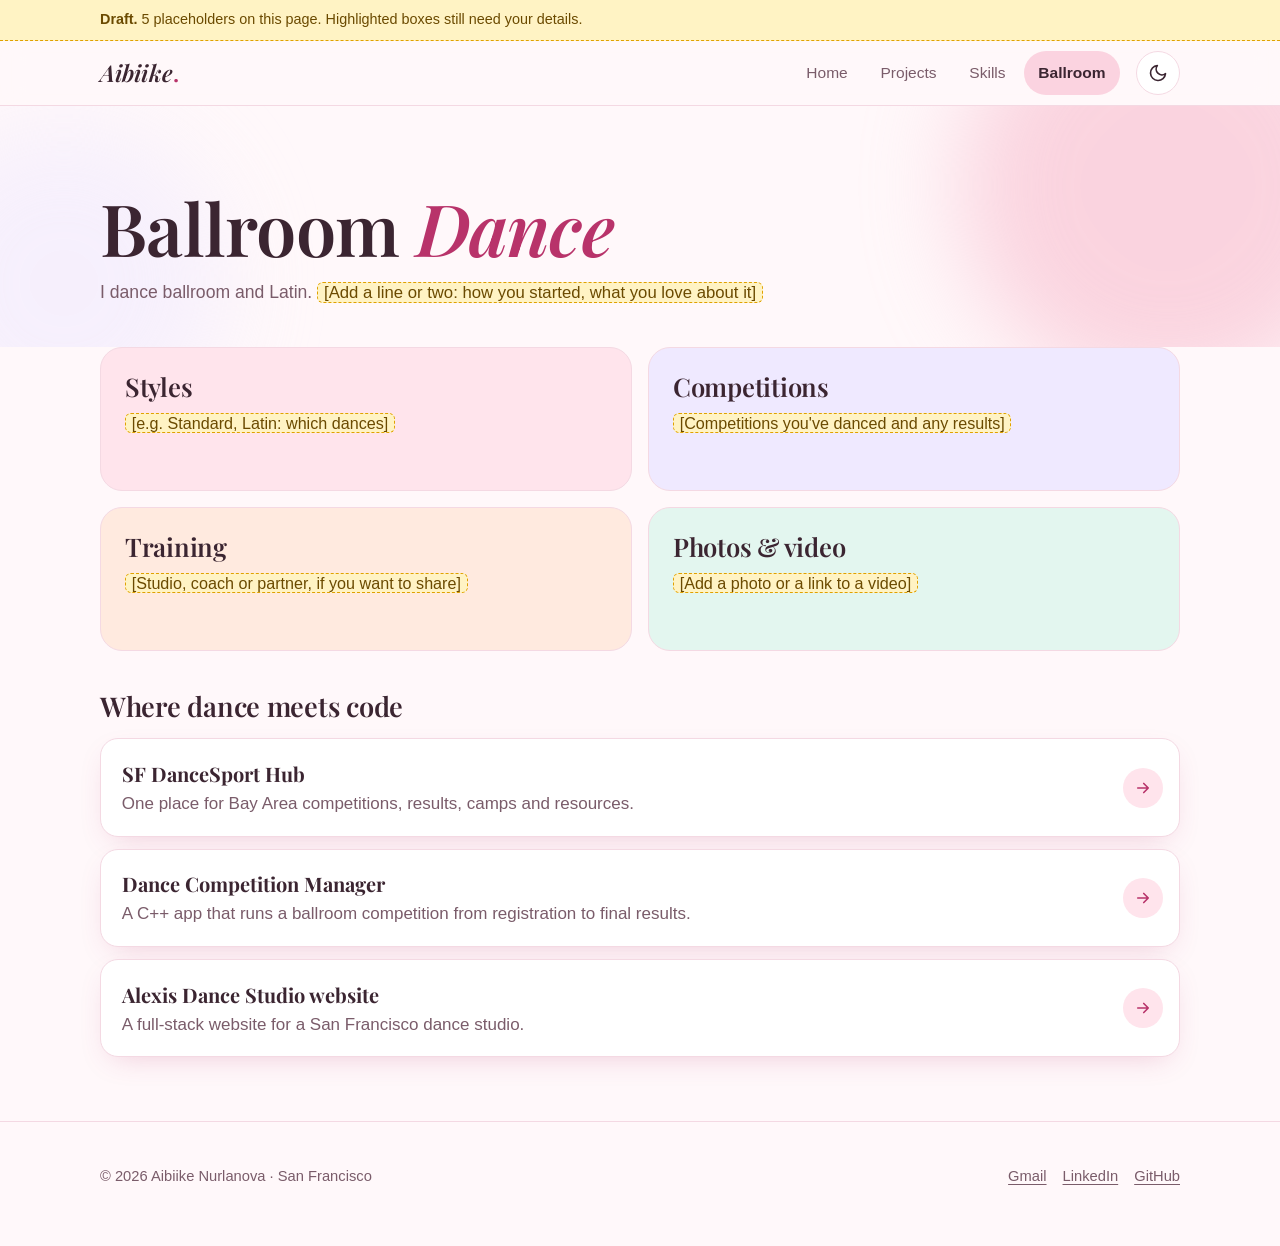
==== ballroom.html @ f3f8f352 "Simplify home, empty Skills, add Ballroom Dance page" ====
<!DOCTYPE html>
<html lang="en">
<head>
<meta charset="UTF-8">
<meta name="viewport" content="width=device-width, initial-scale=1">
<title>Ballroom Dance | Aibiike Nurlanova</title>
<meta name="description" content="Aibiike Nurlanova on ballroom and Latin dance, and the projects it inspired.">
<!-- Hidden from search engines until the placeholders are filled. Remove this line to allow indexing. -->
<meta name="robots" content="noindex, nofollow">
<meta name="color-scheme" content="light dark">
<meta name="theme-color" content="#fff8fa" media="(prefers-color-scheme: light)">
<meta name="theme-color" content="#1c1218" media="(prefers-color-scheme: dark)">
<link rel="icon" href="data:image/svg+xml,%3Csvg xmlns='http://www.w3.org/2000/svg' viewBox='0 0 64 64'%3E%3Crect width='64' height='64' rx='32' fill='%23f7b6c9'/%3E%3Ctext x='32' y='44' font-family='Georgia' font-style='italic' font-size='34' font-weight='700' fill='%23b8336a' text-anchor='middle'%3EA%3C/text%3E%3C/svg%3E">
<link rel="preconnect" href="https://fonts.googleapis.com">
<link rel="preconnect" href="https://fonts.gstatic.com" crossorigin>
<link rel="stylesheet" href="https://fonts.googleapis.com/css2?family=Playfair+Display:ital,wght@0,600;0,700;1,600&display=swap">
<link rel="stylesheet" href="style.css">
<script>(function(){try{var t=localStorage.getItem("theme");if(t)document.documentElement.setAttribute("data-theme",t);}catch(e){}})();</script>
</head>
<body>
<a class="skip" href="#main">Skip to content</a>
<div class="draft-bar" id="draft-bar" hidden><div class="wrap"><strong>Draft.</strong> <span id="draft-count"></span> Highlighted boxes still need your details.</div></div>
<header class="top">
  <div class="wrap">
    <a class="logo" href="index.html">Aibiike<span>.</span></a>
    <nav class="main" aria-label="Main">
      <ul>
        <li><a href="index.html">Home</a></li>
        <li><a href="projects.html">Projects</a></li>
        <li><a href="skills.html">Skills</a></li>
        <li><a href="ballroom.html" aria-current="page">Ballroom</a></li>
      </ul>
    </nav>
    <button class="theme-btn" id="theme-btn" type="button" aria-label="Switch to dark mode"><svg viewBox="0 0 24 24" fill="none" stroke="currentColor" stroke-width="2" stroke-linecap="round" stroke-linejoin="round" aria-hidden="true"><path d="M21 12.8A9 9 0 1 1 11.2 3a7 7 0 0 0 9.8 9.8z"/></svg></button>
  </div>
</header>
<main id="main">

  <section class="page-head">
    <span class="blob b1" aria-hidden="true"></span><span class="blob b2" aria-hidden="true"></span>
    <div class="wrap">
      <h1>Ballroom <em>Dance</em></h1>
      <p>I dance ballroom and Latin. <span class="ph">[Add a line or two: how you started, what you love about it]</span></p>
    </div>
  </section>
  <section aria-label="On the floor">
    <div class="wrap dance-wrap">
      <div class="dance-grid">
        <div class="dance-card d1"><h2>Styles</h2><p><span class="ph">[e.g. Standard, Latin: which dances]</span></p></div>
        <div class="dance-card d2"><h2>Competitions</h2><p><span class="ph">[Competitions you've danced and any results]</span></p></div>
        <div class="dance-card d3"><h2>Training</h2><p><span class="ph">[Studio, coach or partner, if you want to share]</span></p></div>
        <div class="dance-card d4"><h2>Photos &amp; video</h2><p><span class="ph">[Add a photo or a link to a video]</span></p></div>
      </div>
      <h2 class="subhead">Where dance meets code</h2>
      <div class="dance-links">
        <a class="dance-link" href="projects.html#dancesport"><strong>SF DanceSport Hub</strong><span>One place for Bay Area competitions, results, camps and resources.</span><span class="go"><svg viewBox="0 0 24 24" fill="none" stroke="currentColor" stroke-width="2.2" stroke-linecap="round" stroke-linejoin="round" aria-hidden="true"><path d="M5 12h14M13 6l6 6-6 6"/></svg></span></a>
        <a class="dance-link" href="projects.html#dcm"><strong>Dance Competition Manager</strong><span>A C++ app that runs a ballroom competition from registration to final results.</span><span class="go"><svg viewBox="0 0 24 24" fill="none" stroke="currentColor" stroke-width="2.2" stroke-linecap="round" stroke-linejoin="round" aria-hidden="true"><path d="M5 12h14M13 6l6 6-6 6"/></svg></span></a>
        <a class="dance-link" href="projects.html#alexis"><strong>Alexis Dance Studio website</strong><span>A full-stack website for a San Francisco dance studio.</span><span class="go"><svg viewBox="0 0 24 24" fill="none" stroke="currentColor" stroke-width="2.2" stroke-linecap="round" stroke-linejoin="round" aria-hidden="true"><path d="M5 12h14M13 6l6 6-6 6"/></svg></span></a>
      </div>
    </div>
  </section>
</main>
<footer>
  <div class="wrap">
    <span>© 2026 Aibiike Nurlanova · San Francisco</span>
    <nav aria-label="Contact">
      <a href="mailto:nurlanova7070@gmail.com">Gmail</a>
      <a href="https://www.linkedin.com/in/anurlanova">LinkedIn</a>
      <a href="https://github.com/lilaibikesha">GitHub</a>
    </nav>
  </div>
</footer>
<script src="site.js"></script>
</body>
</html>
---- style.css ----
/* Aibiike Nurlanova portfolio: soft pink pastel theme */
:root {
  --bg: #fff8fa;
  --surface: #ffffff;
  --blush: #ffe4ec;
  --pink: #f7b6c9;
  --rose: #b8336a;
  --rose-soft: #fbd3e0;
  --lavender: #efe9ff;  --lavender-ink: #6a4fc0;
  --peach: #ffeadf;     --peach-ink: #a8501f;
  --mint: #e3f6ef;      --mint-ink: #2c7a5f;
  --butter: #fff6d6;
  --text: #3b2531;
  --muted: #7a5c6a;
  --line: #f4d9e3;
  --shadow: 0 10px 30px -12px rgba(184, 51, 106, .25);
  --ph-bg: #fff3c4; --ph-line: #e0a100; --ph-text: #6b4a00;
  --radius: 22px;
  --max: 70rem;
  --serif: "Playfair Display", Georgia, "Times New Roman", serif;
  --sans: ui-sans-serif, -apple-system, BlinkMacSystemFont, "Segoe UI", Roboto, "Helvetica Neue", Arial, sans-serif;
}
@media (prefers-color-scheme: dark) {
  :root:not([data-theme="light"]) {
    --bg: #1c1218; --surface: #26171f; --blush: #3a1f2c; --pink: #6e3550; --rose: #ff8fb5; --rose-soft: #4a2536;
    --lavender: #2b2240; --lavender-ink: #c9b8ff; --peach: #3a2419; --peach-ink: #ffb895; --mint: #173129; --mint-ink: #8fe0c0;
    --butter: #3a3218; --text: #fbe9f0; --muted: #d1aebd; --line: #3d2632; --shadow: 0 10px 30px -12px rgba(0,0,0,.6);
    --ph-bg: #3b2f0a; --ph-line: #f5c542; --ph-text: #ffe8a3;
  }
}
:root[data-theme="dark"] {
  --bg: #1c1218; --surface: #26171f; --blush: #3a1f2c; --pink: #6e3550; --rose: #ff8fb5; --rose-soft: #4a2536;
  --lavender: #2b2240; --lavender-ink: #c9b8ff; --peach: #3a2419; --peach-ink: #ffb895; --mint: #173129; --mint-ink: #8fe0c0;
  --butter: #3a3218; --text: #fbe9f0; --muted: #d1aebd; --line: #3d2632; --shadow: 0 10px 30px -12px rgba(0,0,0,.6);
  --ph-bg: #3b2f0a; --ph-line: #f5c542; --ph-text: #ffe8a3;
}

* { box-sizing: border-box; }
html { -webkit-text-size-adjust: 100%; scroll-behavior: smooth; }
@media (prefers-reduced-motion: reduce) { html { scroll-behavior: auto; } *, *::before, *::after { animation: none !important; transition: none !important; } }
body { margin: 0; background: var(--bg); color: var(--text); font-family: var(--sans); font-size: 1.0625rem; line-height: 1.65; overflow-wrap: break-word; }
a { color: var(--rose); text-underline-offset: 3px; }
a:focus-visible, button:focus-visible { outline: 3px solid var(--rose); outline-offset: 3px; border-radius: 10px; }
.wrap { max-width: var(--max); margin: 0 auto; padding: 0 1.25rem; }
.skip { position: absolute; left: -999px; top: 0; background: var(--rose); color: #fff; padding: .6rem 1rem; z-index: 20; }
.skip:focus { left: 1rem; top: 1rem; }
h1, h2, h3 { line-height: 1.15; margin: 0; }
h1, h2 { font-family: var(--serif); font-weight: 600; letter-spacing: -.01em; }

/* Placeholders */
.ph { background: var(--ph-bg); color: var(--ph-text); border: 1px dashed var(--ph-line); border-radius: 6px; padding: 0 .35em; font-style: normal; font-size: .95em; font-family: var(--sans); font-weight: 500; }
.draft-bar { background: var(--ph-bg); color: var(--ph-text); border-bottom: 1px dashed var(--ph-line); font-size: .9rem; }
.draft-bar .wrap { padding-top: .5rem; padding-bottom: .5rem; }
.draft-bar[hidden] { display: none; }

/* Header */
header.top { position: sticky; top: 0; z-index: 10; background: color-mix(in srgb, var(--bg) 85%, transparent); backdrop-filter: blur(12px); -webkit-backdrop-filter: blur(12px); border-bottom: 1px solid var(--line); }
header.top .wrap { display: flex; align-items: center; gap: 1rem; min-height: 64px; }
.logo { font-family: var(--serif); font-style: italic; font-weight: 600; font-size: 1.45rem; color: var(--text); text-decoration: none; white-space: nowrap; }
.logo span { color: var(--rose); font-style: normal; }
nav.main { flex: 1; min-width: 0; overflow-x: auto; scrollbar-width: none; }
nav.main::-webkit-scrollbar { display: none; }
nav.main ul { display: flex; gap: .25rem; list-style: none; margin: 0; padding: 0; justify-content: flex-end; }
nav.main a { display: inline-flex; align-items: center; min-height: 44px; padding: 0 .9rem; border-radius: 999px; color: var(--muted); text-decoration: none; font-size: .97rem; white-space: nowrap; }
nav.main a:hover { color: var(--text); background: var(--blush); }
nav.main a[aria-current="page"] { background: var(--rose-soft); color: var(--text); font-weight: 600; }
@media (max-width: 40rem) {
  header.top .wrap { flex-wrap: wrap; gap: 0 .5rem; padding-top: .35rem; }
  .logo { flex: 1; }
  nav.main { order: 3; flex-basis: 100%; margin: 0 -.25rem .25rem; }
  nav.main ul { justify-content: space-between; }
  nav.main a { padding: 0 .7rem; }
}
.theme-btn { flex: none; width: 44px; height: 44px; border-radius: 999px; border: 1px solid var(--line); background: var(--surface); color: var(--text); cursor: pointer; display: grid; place-items: center; }
.theme-btn svg { width: 20px; height: 20px; }

/* Buttons and pills */
.btn { display: inline-flex; align-items: center; justify-content: center; gap: .5rem; min-height: 48px; padding: 0 1.4rem; border-radius: 999px; font-weight: 600; text-decoration: none; border: 1.5px solid var(--pink); background: var(--surface); color: var(--text); transition: transform .15s ease, box-shadow .15s ease; }
.btn:hover { transform: translateY(-2px); box-shadow: var(--shadow); }
.btn.primary { background: var(--rose); border-color: var(--rose); color: #fff; }
:root[data-theme="dark"] .btn.primary { color: #1c1218; }
@media (prefers-color-scheme: dark) { :root:not([data-theme="light"]) .btn.primary { color: #1c1218; } }
.btn svg { width: 18px; height: 18px; }
.actions { display: flex; flex-wrap: wrap; gap: .75rem; }
.pill { display: inline-flex; align-items: center; gap: .4rem; padding: .35rem .9rem; border-radius: 999px; background: var(--surface); border: 1px solid var(--line); font-size: .92rem; color: var(--muted); }
.pill strong { color: var(--text); font-weight: 600; }
.eyebrow { font-size: .8rem; font-weight: 700; letter-spacing: .14em; text-transform: uppercase; color: var(--rose); margin: 0 0 .6rem; }

/* HOME hero */
.hero { position: relative; overflow: hidden; padding: clamp(4rem, 12vw, 8rem) 0 clamp(3.5rem, 9vw, 6rem); }
.blob { position: absolute; border-radius: 50%; filter: blur(48px); opacity: .75; pointer-events: none; animation: float 14s ease-in-out infinite; }
.blob.b1 { width: 26rem; height: 26rem; background: var(--pink); top: -8rem; right: -6rem; }
.blob.b2 { width: 20rem; height: 20rem; background: var(--lavender); bottom: -6rem; left: -6rem; animation-delay: -4s; }
.blob.b3 { width: 14rem; height: 14rem; background: var(--peach); top: 40%; left: 55%; animation-delay: -8s; }
@keyframes float { 0%, 100% { transform: translate(0, 0) scale(1); } 50% { transform: translate(14px, -18px) scale(1.05); } }
.hero .wrap { position: relative; }
.hello { font-family: var(--serif); font-style: italic; font-size: clamp(1.4rem, 4vw, 2rem); color: var(--muted); margin: 0; }
.name { font-family: var(--serif); font-size: clamp(4rem, 17vw, 9.5rem); font-weight: 700; line-height: .95; letter-spacing: -.03em; margin: .1rem 0 .6rem; color: var(--text); }
.name em { color: var(--rose); font-style: normal; }
.sparkle { display: inline-block; color: var(--rose); font-size: .35em; vertical-align: top; margin-left: .1em; animation: twinkle 3s ease-in-out infinite; }
@keyframes twinkle { 0%, 100% { opacity: 1; transform: rotate(0); } 50% { opacity: .45; transform: rotate(20deg); } }
.tagline { font-family: var(--serif); font-style: italic; font-size: clamp(1.3rem, 3.6vw, 1.9rem); margin: 0 0 1rem; }
.pitch { font-size: clamp(1.05rem, 2.6vw, 1.25rem); color: var(--muted); max-width: 40rem; margin: 0 0 1.5rem; }
.meta-row { display: flex; flex-wrap: wrap; gap: .5rem; margin-bottom: 2rem; }

/* Explore cards */
.explore { padding: 1rem 0 4rem; }
.explore-grid { display: grid; gap: 1rem; }
@media (min-width: 48rem) { .explore-grid { grid-template-columns: repeat(3, 1fr); } }
.nav-card { position: relative; display: block; padding: 1.6rem 1.5rem 1.4rem; border-radius: var(--radius); text-decoration: none; color: var(--text); min-height: 12rem; border: 1px solid var(--line); transition: transform .2s ease, box-shadow .2s ease; overflow: hidden; }
.nav-card:hover { transform: translateY(-4px); box-shadow: var(--shadow); }
.nav-card.c1 { background: var(--blush); } .nav-card.c2 { background: var(--lavender); } .nav-card.c3 { background: var(--peach); }
.nav-card .num { font-family: var(--serif); font-style: italic; font-size: 1rem; color: var(--muted); }
.nav-card h2 { font-size: 2rem; margin: .4rem 0 .4rem; }
.nav-card p { margin: 0 0 1.4rem; color: var(--muted); }
.nav-card .go { position: absolute; right: 1.2rem; bottom: 1.1rem; width: 44px; height: 44px; border-radius: 50%; background: var(--surface); display: grid; place-items: center; color: var(--rose); }
.nav-card .go svg { width: 20px; height: 20px; }

/* About block */
.about { padding: 4rem 0; }
.about-grid { display: grid; gap: 2rem; }
@media (min-width: 52rem) { .about-grid { grid-template-columns: 1.3fr 1fr; gap: 3rem; } }
.about h2 { font-size: clamp(1.8rem, 4.5vw, 2.6rem); margin-bottom: 1rem; }
.lead { font-size: 1.15rem; color: var(--muted); }
.facts { background: var(--surface); border: 1px solid var(--line); border-radius: var(--radius); padding: 1.25rem 1.5rem; margin: 0; box-shadow: var(--shadow); }
.facts div { padding: .6rem 0; border-bottom: 1px dashed var(--line); }
.facts div:last-child { border-bottom: 0; }
.facts dt { font-size: .78rem; font-weight: 700; letter-spacing: .1em; text-transform: uppercase; color: var(--rose); }
.facts dd { margin: .15rem 0 0; }

/* Contact band */
.contact { padding: 1rem 0 4rem; }
.contact-card { border-radius: calc(var(--radius) + 8px); padding: clamp(1.75rem, 5vw, 3rem); background: linear-gradient(135deg, var(--blush), var(--lavender) 60%, var(--peach)); border: 1px solid var(--line); }
.contact-card h2 { font-size: clamp(1.8rem, 4.5vw, 2.6rem); margin-bottom: .6rem; }

/* Inner page header */
.page-head { position: relative; overflow: hidden; padding: clamp(3rem, 8vw, 5rem) 0 2.5rem; }
.page-head .blob { opacity: .55; }
.page-head h1 { font-size: clamp(2.6rem, 8vw, 4.5rem); margin-bottom: .6rem; }
.page-head h1 em { color: var(--rose); }
.page-head p { color: var(--muted); max-width: 42rem; margin: 0; font-size: 1.1rem; }

/* Projects */
.legend { display: flex; flex-wrap: wrap; gap: .5rem; margin: 1.25rem 0 0; padding: 0; list-style: none; }
.legend li { font-size: .9rem; padding: .3rem .8rem; border-radius: 999px; }
.legend .l-build { background: var(--lavender); color: var(--lavender-ink); }
.legend .l-pm { background: var(--blush); color: var(--rose); }
.legend .l-biz { background: var(--peach); color: var(--peach-ink); }
.projects { display: grid; gap: 1.5rem; padding-bottom: 4rem; }
.card { background: var(--surface); border: 1px solid var(--line); border-radius: var(--radius); padding: clamp(1.25rem, 3vw, 2rem); box-shadow: var(--shadow); scroll-margin-top: 80px; }
.card-top { display: flex; flex-wrap: wrap; align-items: center; gap: .6rem 1rem; }
.card h2 { font-size: clamp(1.5rem, 3.6vw, 2rem); }
.card .badge { font-size: .8rem; font-weight: 700; padding: .2rem .7rem; border-radius: 999px; background: var(--mint); color: var(--mint-ink); }
.card .summary { margin: .6rem 0 .8rem; color: var(--muted); font-size: 1.05rem; }
.role { font-size: .95rem; margin: 0 0 .9rem; }
.chips { display: flex; flex-wrap: wrap; gap: .4rem; margin: 0 0 1.25rem; padding: 0; list-style: none; }
.chips li { font-size: .82rem; padding: .25rem .7rem; border-radius: 999px; background: var(--blush); color: var(--text); }
.angles { display: grid; gap: .8rem; }
@media (min-width: 52rem) { .angles { grid-template-columns: repeat(3, 1fr); } }
.angle { border-radius: 16px; padding: 1rem 1.15rem; }
.angle.build { background: var(--lavender); } .angle.pm { background: var(--blush); } .angle.biz { background: var(--peach); }
.angle h3 { font-family: var(--sans); font-size: .76rem; letter-spacing: .12em; text-transform: uppercase; margin: 0 0 .45rem; }
.angle.build h3 { color: var(--lavender-ink); } .angle.pm h3 { color: var(--rose); } .angle.biz h3 { color: var(--peach-ink); }
.angle ul { margin: 0; padding-left: 1.1rem; font-size: .96rem; }
.angle li + li { margin-top: .35rem; }
.card-links { display: flex; flex-wrap: wrap; gap: .6rem; margin-top: 1.2rem; }

/* Skills */
.skills-wrap { display: grid; gap: 1.5rem; padding-bottom: 4rem; }
.skill-group { border-radius: var(--radius); padding: clamp(1.25rem, 3vw, 2rem); border: 1px solid var(--line); }
.skill-group.g-tech { background: var(--lavender); } .skill-group.g-pm { background: var(--blush); } .skill-group.g-biz { background: var(--peach); }
.skill-group h2 { font-size: clamp(1.6rem, 4vw, 2.2rem); margin-bottom: .3rem; }
.skill-group > p { margin: 0 0 1rem; color: var(--muted); }
.skill-list { display: flex; flex-wrap: wrap; gap: .5rem; margin: 0 0 1.25rem; padding: 0; list-style: none; }
.skill-btn { min-height: 44px; padding: .45rem 1rem; border-radius: 999px; border: 1.5px solid transparent; background: var(--surface); color: var(--text); font: inherit; font-size: .95rem; cursor: pointer; transition: transform .12s ease, box-shadow .12s ease; }
.skill-btn:hover { transform: translateY(-1px); box-shadow: var(--shadow); }
.skill-btn[aria-pressed="true"] { background: var(--rose); color: #fff; border-color: var(--rose); }
:root[data-theme="dark"] .skill-btn[aria-pressed="true"] { color: #1c1218; }
@media (prefers-color-scheme: dark) { :root:not([data-theme="light"]) .skill-btn[aria-pressed="true"] { color: #1c1218; } }
.skill-btn .count { font-size: .78rem; opacity: .75; margin-left: .3rem; }
.proof { background: var(--surface); border-radius: 18px; padding: 1.1rem 1.25rem; min-height: 5rem; }
.proof h3 { font-family: var(--serif); font-size: 1.35rem; margin-bottom: .75rem; }
.proof-hint { color: var(--muted); margin: 0; }
.proof ol { list-style: none; margin: 0; padding: 0; display: grid; gap: .7rem; }
.proof li { border-left: 3px solid var(--pink); padding: .2rem 0 .2rem .9rem; }
.proof .where { font-weight: 700; display: block; }
.proof .where a { color: var(--text); text-decoration-color: var(--pink); }
.proof .what { color: var(--muted); }
.also { margin: 1rem 0 0; font-size: .92rem; color: var(--muted); }

/* Experience */
.timeline { list-style: none; margin: 0; padding: 0; display: grid; gap: 1rem; }
.job { background: var(--surface); border: 1px solid var(--line); border-radius: var(--radius); padding: 1.3rem 1.5rem; box-shadow: var(--shadow); scroll-margin-top: 80px; }
.job-head { display: flex; flex-wrap: wrap; justify-content: space-between; gap: .25rem 1rem; }
.job h3 { font-size: 1.12rem; }
.job .org { color: var(--muted); margin: .15rem 0 .6rem; }
.job .when { font-size: .88rem; font-weight: 600; color: var(--rose); background: var(--blush); padding: .15rem .7rem; border-radius: 999px; white-space: nowrap; align-self: flex-start; }
.job ul { margin: 0; padding-left: 1.1rem; }
.job li + li { margin-top: .35rem; }
.subhead { font-family: var(--serif); font-size: 1.7rem; margin: 2.5rem 0 1rem; }
.exp-wrap { padding-bottom: 4rem; }

/* Footer */
footer { border-top: 1px solid var(--line); padding: 2rem 0 3rem; color: var(--muted); font-size: .92rem; }
footer .wrap { display: flex; flex-wrap: wrap; gap: .75rem 1.5rem; align-items: center; justify-content: space-between; }
footer nav { display: flex; flex-wrap: wrap; gap: .25rem 1rem; }
footer nav a { display: inline-flex; align-items: center; min-height: 44px; color: var(--muted); }

/* Ballroom page */
.dance-wrap { padding-bottom: 4rem; }
.dance-grid { display: grid; gap: 1rem; }
@media (min-width: 44rem) { .dance-grid { grid-template-columns: repeat(2, 1fr); } }
.dance-card { border-radius: var(--radius); padding: 1.5rem; border: 1px solid var(--line); min-height: 9rem; }
.dance-card.d1 { background: var(--blush); } .dance-card.d2 { background: var(--lavender); } .dance-card.d3 { background: var(--peach); } .dance-card.d4 { background: var(--mint); }
.dance-card h2 { font-size: 1.6rem; margin-bottom: .5rem; }
.dance-card p { margin: 0; }
.dance-links { display: grid; gap: .75rem; }
.dance-link { position: relative; display: block; padding: 1.1rem 4rem 1.1rem 1.3rem; border-radius: 18px; background: var(--surface); border: 1px solid var(--line); text-decoration: none; color: var(--text); box-shadow: var(--shadow); transition: transform .15s ease; }
.dance-link:hover { transform: translateY(-2px); }
.dance-link strong { display: block; font-family: var(--serif); font-size: 1.25rem; }
.dance-link span:not(.go) { color: var(--muted); }
.dance-link .go { position: absolute; right: 1rem; top: 50%; transform: translateY(-50%); width: 40px; height: 40px; border-radius: 50%; background: var(--blush); display: grid; place-items: center; color: var(--rose); }
.dance-link .go svg { width: 18px; height: 18px; }
.skills-empty { min-height: 30vh; }
.contact { padding-top: 3rem; }
.contact-card h2 { margin-bottom: 1.2rem; }
.page-head .wrap { position: relative; }
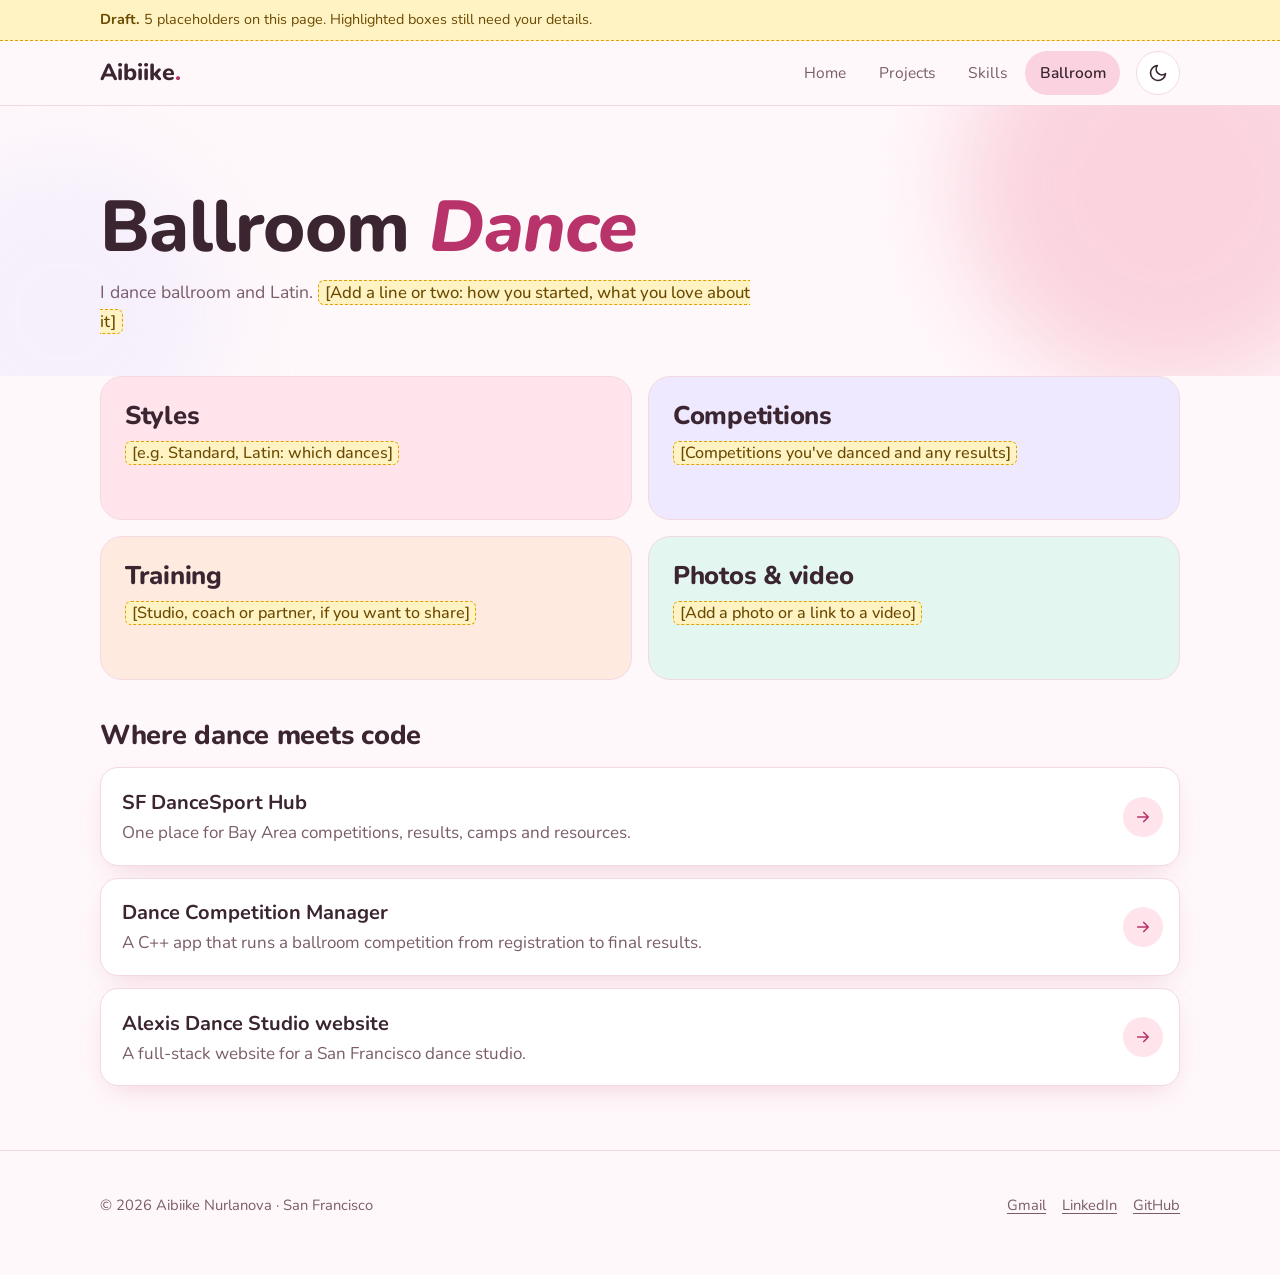
==== commit eb7446ce: "Softer font (Nunito); trim home cards and Now pill" ====
--- a/ballroom.html
+++ b/ballroom.html
@@ -13,7 +13,7 @@
 <link rel="icon" href="data:image/svg+xml,%3Csvg xmlns='http://www.w3.org/2000/svg' viewBox='0 0 64 64'%3E%3Crect width='64' height='64' rx='32' fill='%23f7b6c9'/%3E%3Ctext x='32' y='44' font-family='Georgia' font-style='italic' font-size='34' font-weight='700' fill='%23b8336a' text-anchor='middle'%3EA%3C/text%3E%3C/svg%3E">
 <link rel="preconnect" href="https://fonts.googleapis.com">
 <link rel="preconnect" href="https://fonts.gstatic.com" crossorigin>
-<link rel="stylesheet" href="https://fonts.googleapis.com/css2?family=Playfair+Display:ital,wght@0,600;0,700;1,600&display=swap">
+<link rel="stylesheet" href="https://fonts.googleapis.com/css2?family=Nunito:ital,wght@0,400;0,600;0,700;0,800;1,700&display=swap">
 <link rel="stylesheet" href="style.css">
 <script>(function(){try{var t=localStorage.getItem("theme");if(t)document.documentElement.setAttribute("data-theme",t);}catch(e){}})();</script>
 </head>
--- a/style.css
+++ b/style.css
@@ -17,8 +17,8 @@
   --ph-bg: #fff3c4; --ph-line: #e0a100; --ph-text: #6b4a00;
   --radius: 22px;
   --max: 70rem;
-  --serif: "Playfair Display", Georgia, "Times New Roman", serif;
-  --sans: ui-sans-serif, -apple-system, BlinkMacSystemFont, "Segoe UI", Roboto, "Helvetica Neue", Arial, sans-serif;
+  --serif: "Nunito", ui-rounded, "SF Pro Rounded", ui-sans-serif, system-ui, sans-serif;
+  --sans: "Nunito", ui-rounded, ui-sans-serif, -apple-system, BlinkMacSystemFont, "Segoe UI", Roboto, "Helvetica Neue", Arial, sans-serif;
 }
 @media (prefers-color-scheme: dark) {
   :root:not([data-theme="light"]) {
@@ -45,7 +45,7 @@
 .skip { position: absolute; left: -999px; top: 0; background: var(--rose); color: #fff; padding: .6rem 1rem; z-index: 20; }
 .skip:focus { left: 1rem; top: 1rem; }
 h1, h2, h3 { line-height: 1.15; margin: 0; }
-h1, h2 { font-family: var(--serif); font-weight: 600; letter-spacing: -.01em; }
+h1, h2 { font-family: var(--serif); font-weight: 800; letter-spacing: -.01em; }
 
 /* Placeholders */
 .ph { background: var(--ph-bg); color: var(--ph-text); border: 1px dashed var(--ph-line); border-radius: 6px; padding: 0 .35em; font-style: normal; font-size: .95em; font-family: var(--sans); font-weight: 500; }
@@ -56,7 +56,7 @@
 /* Header */
 header.top { position: sticky; top: 0; z-index: 10; background: color-mix(in srgb, var(--bg) 85%, transparent); backdrop-filter: blur(12px); -webkit-backdrop-filter: blur(12px); border-bottom: 1px solid var(--line); }
 header.top .wrap { display: flex; align-items: center; gap: 1rem; min-height: 64px; }
-.logo { font-family: var(--serif); font-style: italic; font-weight: 600; font-size: 1.45rem; color: var(--text); text-decoration: none; white-space: nowrap; }
+.logo { font-family: var(--serif); font-style: normal; font-weight: 800; font-size: 1.45rem; color: var(--text); text-decoration: none; white-space: nowrap; }
 .logo span { color: var(--rose); font-style: normal; }
 nav.main { flex: 1; min-width: 0; overflow-x: auto; scrollbar-width: none; }
 nav.main::-webkit-scrollbar { display: none; }
@@ -225,3 +225,9 @@
 .contact { padding-top: 3rem; }
 .contact-card h2 { margin-bottom: 1.2rem; }
 .page-head .wrap { position: relative; }
+.visually-hidden { position: absolute; width: 1px; height: 1px; padding: 0; margin: -1px; overflow: hidden; clip: rect(0 0 0 0); white-space: nowrap; border: 0; }
+.hero.compact { padding: clamp(2.5rem, 7vw, 4.5rem) 0 clamp(2rem, 5vw, 3rem); }
+.hero.compact .meta-row { margin-bottom: 1.5rem; }
+
+.nav-card { min-height: 9rem; }
+.nav-card h2 { margin-bottom: 0; }
